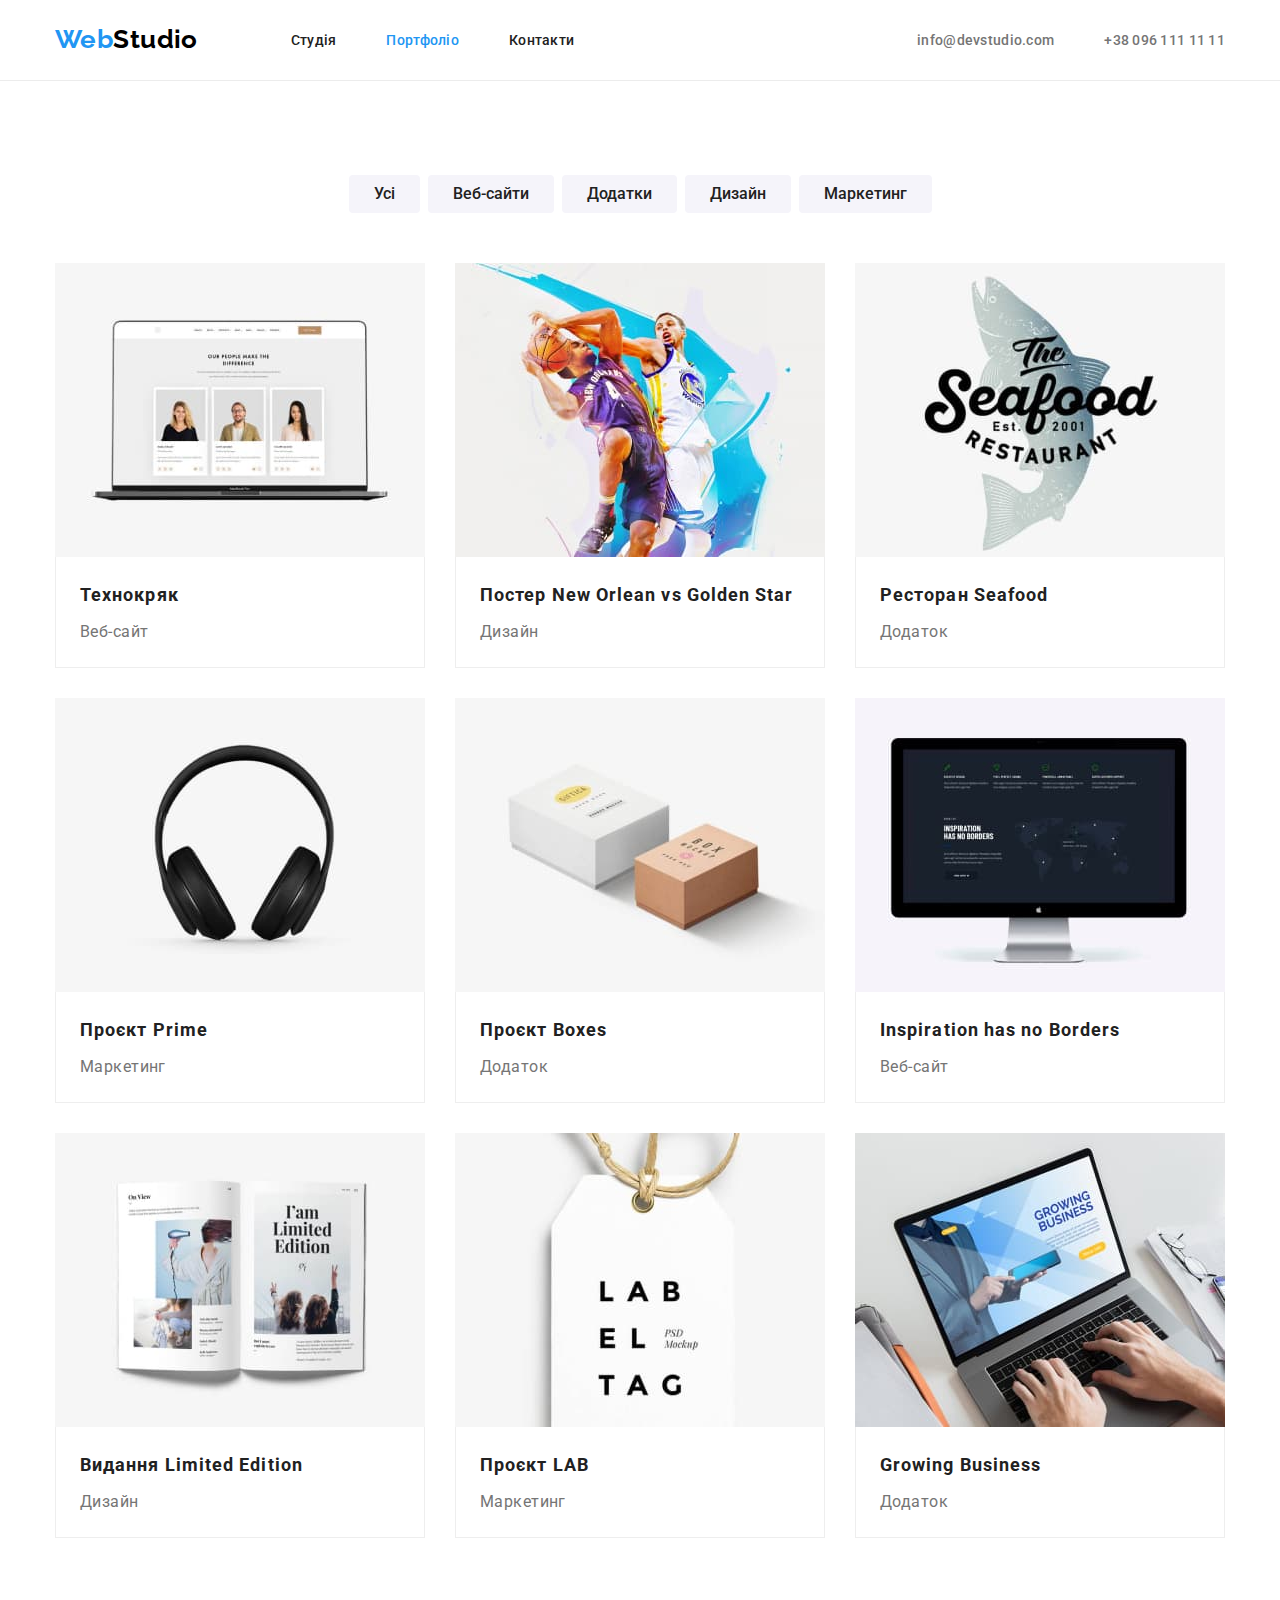
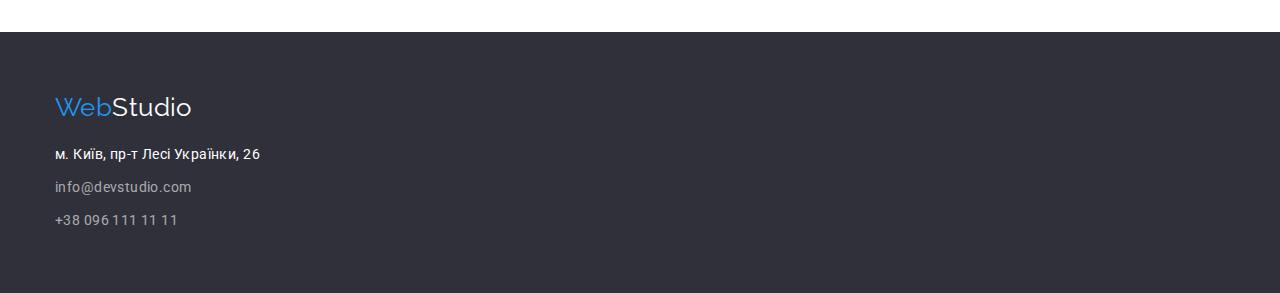
==== portfolio.html @ d4067c22 "додав іконки" ====
<!DOCTYPE html>
<html lang="uk">
  <head>
    <meta charset="UTF-8" />
    <meta http-equiv="X-UA-Compatible" content="IE=edge" />
    <meta name="viewport" content="width=device-width, initial-scale=1.0" />
    <title>WebStudio</title>
    <link rel="preconnect" href="https://fonts.googleapis.com" />
    <link rel="preconnect" href="https://fonts.gstatic.com" crossorigin />
    <link
      href="https://fonts.googleapis.com/css2?family=Raleway:wght@700&family=Roboto:wght@400;500;700;900&display=swap"
      rel="stylesheet"
    />
    <link
      rel="stylesheet"
      href="https://cdnjs.cloudflare.com/ajax/libs/modern-normalize/1.1.0/modern-normalize.min.css"
    />
    <link rel="stylesheet" href="./css/styles.css" />
  </head>
  <body>
    <!-- Шапка сторінки -->
    <header class="header">
      <!-- Меню навігації -->
      <div class="container main">
        <nav class="main-nav">
          <a lang="en" href="./index.html" class="logo-first list"
            >Web<span class="logo-second">Studio</span></a
          >
          <ul class="nav list">
            <li class="item">
              <a class="link list" href="./index.html">Студія</a>
            </li>
            <li class="item">
              <a class="link list current" href="./portfolio.html">Портфоліо</a>
            </li>
            <li class="item">
              <a class="link list" href="#">Контакти</a>
            </li>
          </ul>
        </nav>
        <ul class="contact list">
          <li class="item">
            <a class="link list" href="mailto:info@devstudio.com">info@devstudio.com</a>
          </li>
          <li class="item">
            <a class="link list" href="tel:+380961111111">+38 096 111 11 11</a>
          </li>
        </ul>
      </div>
    </header>
    <!-- Унікальний контент -->
    <main>
      <section class="project section">
        <div class="container">
          <h1 class="visually-hidden">Project</h1>
          <ul class="project-items list">
            <li class="project-item"><button class="project-button" type="button">Усі</button></li>
            <li class="project-item">
              <button class="project-button" type="button">Веб-сайти</button>
            </li>
            <li class="project-item">
              <button class="project-button" type="button">Додатки</button>
            </li>
            <li class="project-item">
              <button class="project-button" type="button">Дизайн</button>
            </li>
            <li class="project-item">
              <button class="project-button" type="button">Маркетинг</button>
            </li>
          </ul>
          <ul class="project-list list">
            <li class="project-card">
              <img src="./images/tehno.jpg" alt="Ноутбук з картками людей" width:="370" />
              <div class="aside">
                <h2 class="project-name">Технокряк</h2>
                <p class="project-text">Веб-сайт</p>
              </div>
            </li>
            <li class="project-card">
              <img src="./images/poster.jpg" alt="Постер New Orlean vs Golden Star" width:="370" />
              <div class="aside">
                <h2 class="project-name">Постер New Orlean vs Golden Star</h2>
                <p class="project-text">Дизайн</p>
              </div>
            </li>
            <li class="project-card">
              <img src="./images/restoran.jpg" alt="Емблема ресторану Seafood" width:="370" />
              <div class="aside">
                <h2 class="project-name">Ресторан Seafood</h2>
                <p class="project-text">Додаток</p>
              </div>
            </li>
            <li class="project-card">
              <img src="./images/prime.jpg" alt="Наушники" width:="370" />
              <div class="aside">
                <h2 class="project-name">Проєкт Prime</h2>
                <p class="project-text">Маркетинг</p>
              </div>
            </li>
            <li class="project-card">
              <img src="./images/boxes.jpg" alt="Подарункові коробки" width:="370" />
              <div class="aside">
                <h2 class="project-name">Проєкт Boxes</h2>
                <p class="project-text">Додаток</p>
              </div>
            </li>
            <li class="project-card">
              <img src="./images/borders.jpg" alt="Монітор" width:="370" />
              <div class="aside">
                <h2 class="project-name">Inspiration has no Borders</h2>
                <p class="project-text">Веб-сайт</p>
              </div>
            </li>
            <li class="project-card">
              <img src="./images/lm.jpg" alt="Журнал" width:="370" />
              <div class="aside">
                <h2 class="project-name">Видання Limited Edition</h2>
                <p class="project-text">Дизайн</p>
              </div>
            </li>
            <li class="project-card">
              <img src="./images/lab.jpg" alt="Бірка проекту LAB" width:="370" />
              <div class="aside">
                <h2 class="project-name">Проєкт LAB</h2>
                <p class="project-text">Маркетинг</p>
              </div>
            </li>
            <li class="project-card">
              <img src="./images/growing.jpg" alt="Людина читає за ноутбуком про Growing"
              width:="370" />
              <div class="aside">
                <h2 class="project-name">Growing Business</h2>
                <p class="project-text">Додаток</p>
              </div>
            </li>
          </ul>
        </div>
      </section>
    </main>

    <!-- Підвал -->
    <footer class="footer">
      <div class="container">
        <a lang="en" href="./index.html" class="logo-footer list"
          >Web<span class="logo-footer-second">Studio</span></a
        >
        <address>
          <ul class="address list">
            <li class="address-item">
              <a
                class="address-link list"
                href="https://goo.gl/maps/CPtrU1FHBa2aNyZL9"
                target="_blank"
                rel="noopener noreferrer nofollow"
                >м. Київ, пр-т Лесі Українки, 26 <br />
              </a>
            </li>
            <li class="address-item">
              <a class="link list" href="mailto:info@devstudio.com">info@devstudio.com</a> <br />
            </li>
            <li class="address-item">
              <a class="link list" href="tel:+380961111111">+38 096 111 11 11</a>
            </li>
          </ul>
        </address>
      </div>
    </footer>
  </body>
</html>
---- css/styles.css ----
:root {
--primary-text-color: #212121;
--title-text-color: #757575;
--contact-footer-color: rgba(255, 255, 255, 0.6);
--bg-color: #FFFFFF;
--bg-team-color: #F5F4FA;
--bg-footer-color: #2F303A;
--link-hover-color: #2196F3;
--logo-color: #000000;
}

body {
color: var(--primary-text-color);
background-color: var(--bg-color);
font-family: 'Roboto', sans-serif;
letter-spacing: 0.03em;
font-size: 14px;
}

img {
display: block;
}
/* Утиліта */

.list {
    padding: 0;
    margin: 0;
    list-style: none;
    text-decoration: none;
}


.container {
padding-left: 15px;
padding-right: 15px;   
margin-left: auto;  
margin-right: auto;
width: 1200px;
/* outline: 2px solid tomato; */
}

.section {
padding-top: 94px;
padding-bottom: 94px;
}
/* Меню навігації */

.header {
 border-bottom: 1px solid #ececec;   
}

.logo-first {
padding-top: 24px;
padding-bottom: 25px;

color: var(--link-hover-color);
font-family: 'Raleway', sans-serif;
font-weight: 700;
font-size: 26px;
line-height: 1.19;
    
}

.logo-second {
color: var(--logo-color);
}

.main-nav {
display: flex;
align-items: center;
}

.nav {
    display: flex;
    margin-left: 93px;
}

.main {
display: flex;

}


.item:not(:last-child) {
margin-right: 50px;
}

.nav .link:hover,
.nav .link:focus {
color: var(--link-hover-color);
}

.item .link.current {
color: var(--link-hover-color);
}

.item .link {
display: block;
padding-top: 21px;
padding-bottom: 21px;

    color: var(--primary-text-color);
    font-weight: 500;
    letter-spacing: 0.02em;
    line-height: calc(16/14);
}


/* .contact  */

.contact {
    display: flex;
    margin-left: auto;
    align-items: center;
}


.contact .link {

color: var(--title-text-color); 
font-weight: 500;
letter-spacing: 0.02em;
line-height: calc(16/14);
}

.contact .link:hover,
.contact .link:focus {
color: var(--link-hover-color);   
}

/* Рішення для бізнесу */


.hero {
max-width: 1600px;
margin-left: auto;
margin-right: auto;
 
background-image: linear-gradient( rgba(47, 48, 58, 0.4), rgba(47, 48, 58, 0.4)),
url(../images/hero.jpg);
text-align: center;
background-color: var(--bg-footer-color);
padding-bottom: 200px;
}

.hero .title {
width: 696px;
padding-top: 120px;
margin: 0;
margin-bottom: 30px;
margin-left: auto;
margin-right: auto;

color: var(--bg-color);
font-weight: 900;
font-size: 44px;
line-height: 1.36;
text-align: center;
letter-spacing: 0.06em;
text-transform: uppercase;
}


.button {
cursor: pointer;
border: none;
padding: 10px 32px;
min-width: 216px;
margin: 0;

color: var(--bg-color);
background-color: var(--link-hover-color);
font-weight: 700;
font-size: 16px;
line-height: 1.87;
letter-spacing: 0.06em;
border-radius: 4px;
box-shadow: 0px 4px 4px rgba(0, 0, 0, 0.15);
font-family: inherit
}

.button:hover,
.button:focus {
color: var(--primary-text-color);
background-color: var(--bg-color);
}


/* Наші переваги */

.visually-hidden {
    position: absolute;
    white-space: nowrap;
    width: 1px;
    height: 1px;
    overflow: hidden;
    border: 0;
    padding: 0;
    clip: rect(0 0 0 0);
    clip-path: inset(50%);
    margin: -1px;
}

.advantages {
padding-bottom: 0;
}

.advantage {
   display: flex;
}
.bg-advantage {
background-color:var(--bg-team-color);
}
/* .advantage-list::before {
display: inline-block;
content: '';
height: 120px;
background-image: url(../images/antenna.svg);
} */

.advantage-list:not(:last-child), 
.team-card:not(:last-child), 
.image:not(:last-child) {
margin-right: 30px;
}
.advantage-title {
margin-bottom: 10px;
margin-top: 0;

font-size: 14px;
line-height: 1.14;
text-transform: uppercase;
}

.advantage-text {
color: var(--title-text-color);
line-height: 1.71;
margin: 0;
}


/* Чим ми займаємося */

.features-items {
display: flex;
}

.image {
width: 370px;
}


/* Наша команда */


.team {
background-color: var(--bg-team-color);
text-align: center;

margin-right: auto;
margin-left: auto;
}

.section-title {
margin-top: 0;
margin-bottom: 50px;
margin-left: auto;
margin-right: auto;

font-size: 36px;
line-height: 1.16;
text-align: center;
}

.team-list {
display: flex;
flex-wrap: wrap;
}

.team-name {
margin: 0;
padding-top: 30px;

font-weight: 500;
font-size: 16px;
line-height: 1.18;
}

.team-text {
padding-bottom: 30px;
margin-top: 10px;
margin-bottom: 0;

font-size: 16px;
line-height: 1.18;
color: var(--title-text-color);
}

.team-card {
width: 270px;

background-color: var(--bg-color);
box-shadow: 0px 1px 3px rgba(0, 0, 0, 0.12), 0px 1px1px rgba(0, 0, 0, 0.14), 0px 2px 1px rgba(0, 0, 0, 02);
border-radius: 0px 0px 4px 4px;
}



/* Постійні клієнти */


.bg-customers {
display: flex;
flex-wrap: wrap;
}


/* footer */


.footer {
background-color: var(--bg-footer-color);
margin-left: auto;
margin-right: auto;
}

.logo-footer {
display: block;
padding-top: 60px;
margin-bottom: 20px;

color: var(--link-hover-color);
font-family: 'Raleway', sans-serif;
font-size: 26px;
line-height: 1.19;
}

.logo-footer-second {
color: var(--bg-color);

}

.address-item:last-child {
padding-bottom: 60px;

}

.address-link {

color: var(--bg-color);  
font-style: normal;
line-height: 1.71;      
}
.address-item .link:hover,
.address-item .link:focus {
color: var(--link-hover-color);
}

.address-item:not(:last-child) {
margin-bottom: 9px;
}

.address-item .link {

color: var(--contact-footer-color);
font-style: normal;
line-height: 1.71;
}



/* Filter */
.project-items {
    display: flex;
    justify-content: center;
    margin-bottom: 50px;
}

.project-item:not(:last-child) {
margin-right: 8px;
}

.project-button {
padding: 6px 25px;  

border: none;
cursor: pointer;
color: var(--primary-text-color);
background-color: var(--bg-team-color);
border-radius: 4px;
font-weight: 500;
font-size: 16px;
line-height: calc(26/16);
font-family: inherit;
text-align: center; 
}

.project-button:hover,
.project-button:focus,
.project-button.urrent {
color: var(--bg-color);
background-color: var(--link-hover-color);
box-shadow: 0px 3px 1px rgba(0, 0, 0, 0.1), 0px 1px 2px rgba(0, 0, 0, 0.08), 0px 2px 2px rgba(0, 0, 0, 0.12);
}


/* Flter-card */
 

.project-list {
display: flex;
flex-wrap: wrap;

}


.project-card {
/* width: calc((100% - 60px) / 3); */
width: 370px;




}
.project-card:not(:nth-last-child(-n + 3)) {
    margin-bottom: 30px;
}

.project-card:not(:nth-child(3n)) {
    margin-right: 30px;
}

.project-card:hover {
box-shadow: 0px 1px 1px rgba(0, 0, 0, 0.12), 0px 4px 4px rgba(0, 0, 0, 0.06), 1px 4px 6px rgba(0, 0, 0, 0.16);
}

.aside {
border: 1px solid #EEEEEE;
border-top: none;
padding: 20px 24px;
}

.project-name { 
margin-top: 0;
margin-bottom: 4px;

font-size: 18px;
line-height: calc(36 / 18);
letter-spacing: 0.06em;
}

.project-text {
margin: 0;

color: var(--title-text-color);
font-size: 16px;
line-height: calc(30/16);
}
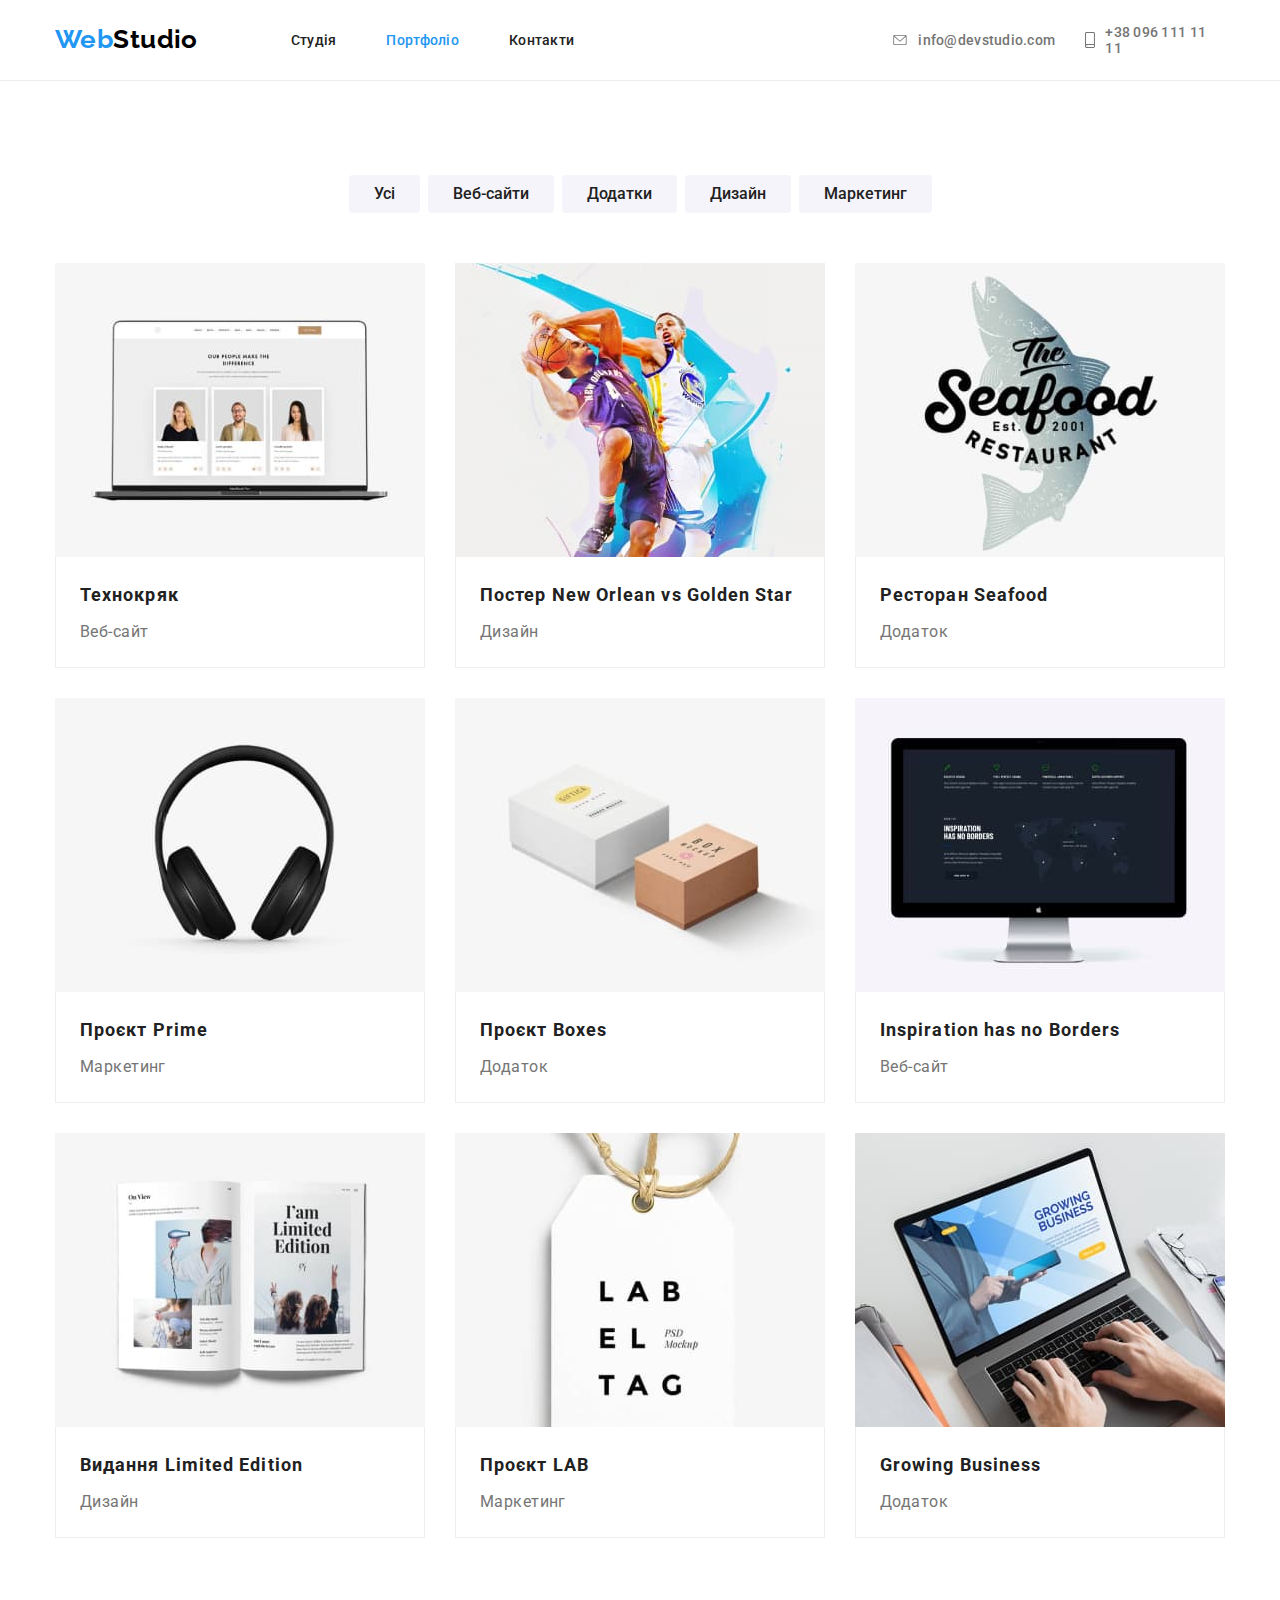
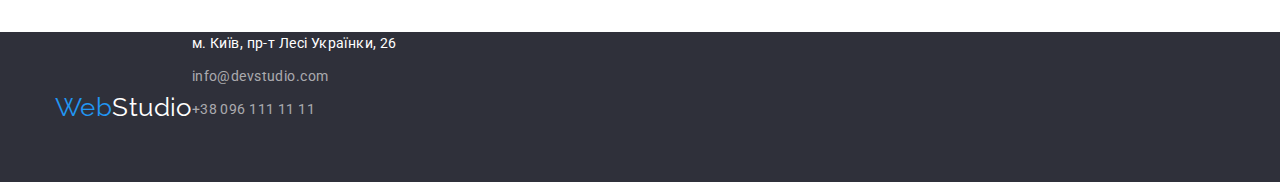
==== commit d9cda323: "додав в футурі розташування та оформлення лінків" ====
--- a/portfolio.html
+++ b/portfolio.html
@@ -40,10 +40,18 @@
         </nav>
         <ul class="contact list">
           <li class="item">
-            <a class="link list" href="mailto:info@devstudio.com">info@devstudio.com</a>
+            <a class="link list" href="mailto:info@devstudio.com">
+              <svg class="icon envelope">
+                <use href="./images/symbol-defs.svg#icon-envelope"></use></svg
+              >info@devstudio.com</a
+            >
           </li>
           <li class="item">
-            <a class="link list" href="tel:+380961111111">+38 096 111 11 11</a>
+            <a class="link list" href="tel:+380961111111">
+              <svg class="icon smartphone">
+                <use href="./images/symbol-defs.svg#icon-smartphone"></use></svg
+              >+38 096 111 11 11</a
+            >
           </li>
         </ul>
       </div>
--- a/css/styles.css
+++ b/css/styles.css
@@ -7,6 +7,7 @@
 --bg-footer-color: #2F303A;
 --link-hover-color: #2196F3;
 --logo-color: #000000;
+--svg-color: #AFB1B8;
 }
 
 body {
@@ -17,7 +18,7 @@
 font-size: 14px;
 }
 
-img {
+img, svg {
 display: block;
 }
 /* Утиліта */
@@ -43,11 +44,14 @@
 padding-top: 94px;
 padding-bottom: 94px;
 }
+
+
 /* Меню навігації */
 
 .header {
- border-bottom: 1px solid #ececec;   
-}
+border-bottom: 1px solid #ECECEC;
+}
+
 
 .logo-first {
 padding-top: 24px;
@@ -71,17 +75,21 @@
 }
 
 .nav {
-    display: flex;
-    margin-left: 93px;
+display: flex;
+align-items: center;
+margin-left: 93px;
+}
+
+.nav:last-child {
+margin-right: 318px;
 }
 
 .main {
 display: flex;
-
-}
-
-
-.item:not(:last-child) {
+}
+
+
+.nav .item:not(:last-child) {
 margin-right: 50px;
 }
 
@@ -95,46 +103,73 @@
 }
 
 .item .link {
-display: block;
-padding-top: 21px;
-padding-bottom: 21px;
-
-    color: var(--primary-text-color);
-    font-weight: 500;
-    letter-spacing: 0.02em;
-    line-height: calc(16/14);
-}
-
-
-/* .contact  */
-
-.contact {
-    display: flex;
-    margin-left: auto;
-    align-items: center;
-}
-
-
-.contact .link {
-
-color: var(--title-text-color); 
+ display: flex;
+align-items: center;
+padding: 21px 0;
+
+color: var(--primary-text-color);
 font-weight: 500;
 letter-spacing: 0.02em;
 line-height: calc(16/14);
 }
 
+
+/* .contact  */
+
+
+ .contact {
+display: flex;
+align-items: center;
+padding-left: 0;
+ }
+
+
+.contact .link {
+color: var(--title-text-color); 
+}
+
+.item:first-child {
+margin-right: 30px;
+}
+
+.item {
+fill: currentColor;
+}
+
+.item:hover,
+.item:focus {
+fill: var(--link-hover-color);
+}
+
 .contact .link:hover,
 .contact .link:focus {
 color: var(--link-hover-color);   
-}
+
+}
+
+
+.envelope {
+margin-right: 10px;
+width: 16px;
+height: 10px;
+}
+
+.smartphone {
+margin-right: 10px;
+width: 10px;
+height: 16px;
+}
+
 
 /* Рішення для бізнесу */
 
 
 .hero {
 max-width: 1600px;
+height: 600px;
 margin-left: auto;
 margin-right: auto;
+background-position: center;
  
 background-image: linear-gradient( rgba(47, 48, 58, 0.4), rgba(47, 48, 58, 0.4)),
 url(../images/hero.jpg);
@@ -201,6 +236,7 @@
     margin: -1px;
 }
 
+
 .advantages {
 padding-bottom: 0;
 }
@@ -208,16 +244,15 @@
 .advantage {
    display: flex;
 }
+
 .bg-advantage {
+padding: 25px 100px;
+ 
+border-radius: 4px;
 background-color:var(--bg-team-color);
 }
-/* .advantage-list::before {
-display: inline-block;
-content: '';
-height: 120px;
-background-image: url(../images/antenna.svg);
-} */
-
+
+.customer-item:not(:last-child),
 .advantage-list:not(:last-child), 
 .team-card:not(:last-child), 
 .image:not(:last-child) {
@@ -225,7 +260,7 @@
 }
 .advantage-title {
 margin-bottom: 10px;
-margin-top: 0;
+margin-top: 30px;
 
 font-size: 14px;
 line-height: 1.14;
@@ -274,23 +309,20 @@
 
 .team-list {
 display: flex;
-flex-wrap: wrap;
+/* justify-content: center; */
 }
 
 .team-name {
 margin: 0;
 padding-top: 30px;
-
 font-weight: 500;
 font-size: 16px;
 line-height: 1.18;
 }
 
 .team-text {
-padding-bottom: 30px;
-margin-top: 10px;
-margin-bottom: 0;
-
+margin-top: 10px;   
+margin-bottom: 16px;
 font-size: 16px;
 line-height: 1.18;
 color: var(--title-text-color);
@@ -300,28 +332,81 @@
 width: 270px;
 
 background-color: var(--bg-color);
-box-shadow: 0px 1px 3px rgba(0, 0, 0, 0.12), 0px 1px1px rgba(0, 0, 0, 0.14), 0px 2px 1px rgba(0, 0, 0, 02);
+box-shadow: 0px 1px 3px rgba(0, 0, 0, 0.12), 0px 1px 1px rgba(0, 0, 0, 0.14), 0px 2px 1px rgba(0, 0, 0, 0.2);
 border-radius: 0px 0px 4px 4px;
 }
 
 
+.bg-team {
+padding-bottom: 30px;  
+}
+
+.social {
+    display: flex;
+    padding-left: 32px;
+    padding-right: 32px;
+}
+
+.social-link {
+display: block;
+padding: 12px;
+border-radius: 50px;
+
+fill: var(--svg-color);
+}
+
+.social-item,
+.bg-link:not(:last-child) {
+margin-right: 10px;
+}
+
+
+.social-link:hover,
+.social-link:focus {
+fill: var(--bg-color);
+background-color: var(--link-hover-color);  
+}
+
+
 
 /* Постійні клієнти */
 
 
-.bg-customers {
-display: flex;
-flex-wrap: wrap;
+.customers-list {
+display: flex;
+justify-content: center; 
+   
+   
+}
+
+
+.customer-link {
+display: block;
+padding: 16px 32px;
+fill: var(--svg-color);
+border: 1px solid var(--svg-color);
+width: 170px;
+height: 92px;
+border-radius: 4px;
+cursor: pointer;
+}
+
+
+.customer-link:hover,
+.customer-link:focus {
+fill: var(--link-hover-color);
+border-color: var(--link-hover-color);
+
 }
 
 
 /* footer */
-
-
 .footer {
 background-color: var(--bg-footer-color);
-margin-left: auto;
-margin-right: auto;
+}
+
+.footer .container {
+display: flex;
 }
 
 .logo-footer {
@@ -345,6 +430,7 @@
 
 }
 
+
 .address-link {
 
 color: var(--bg-color);  
@@ -352,12 +438,13 @@
 line-height: 1.71;      
 }
 .address-item .link:hover,
-.address-item .link:focus {
+.address-item .link:focus {  
 color: var(--link-hover-color);
 }
 
 .address-item:not(:last-child) {
 margin-bottom: 9px;
+margin-right: 70px;
 }
 
 .address-item .link {
@@ -367,6 +454,32 @@
 line-height: 1.71;
 }
 
+
+.bg-link {
+border-radius: 50px;
+
+background: rgba(255, 255, 255, 0.1);
+}
+
+.bg-link .social-link {
+fill: var(--bg-color);
+}
+
+.links-title {
+padding-top: 72px;    
+margin-top: 0;
+margin-bottom: 20px;
+font-size: 14px;
+line-height: calc(16 / 14);
+text-transform: uppercase;
+color: var(--bg-color);
+}
+
+.footer-address .social {
+ padding: 0; 
+fill: var(--bg-color);
+/* background-color: rgba(255, 255, 255, 0.1); */
+}
 
 
 /* Filter */
@@ -410,7 +523,6 @@
 .project-list {
 display: flex;
 flex-wrap: wrap;
-
 }
 
 
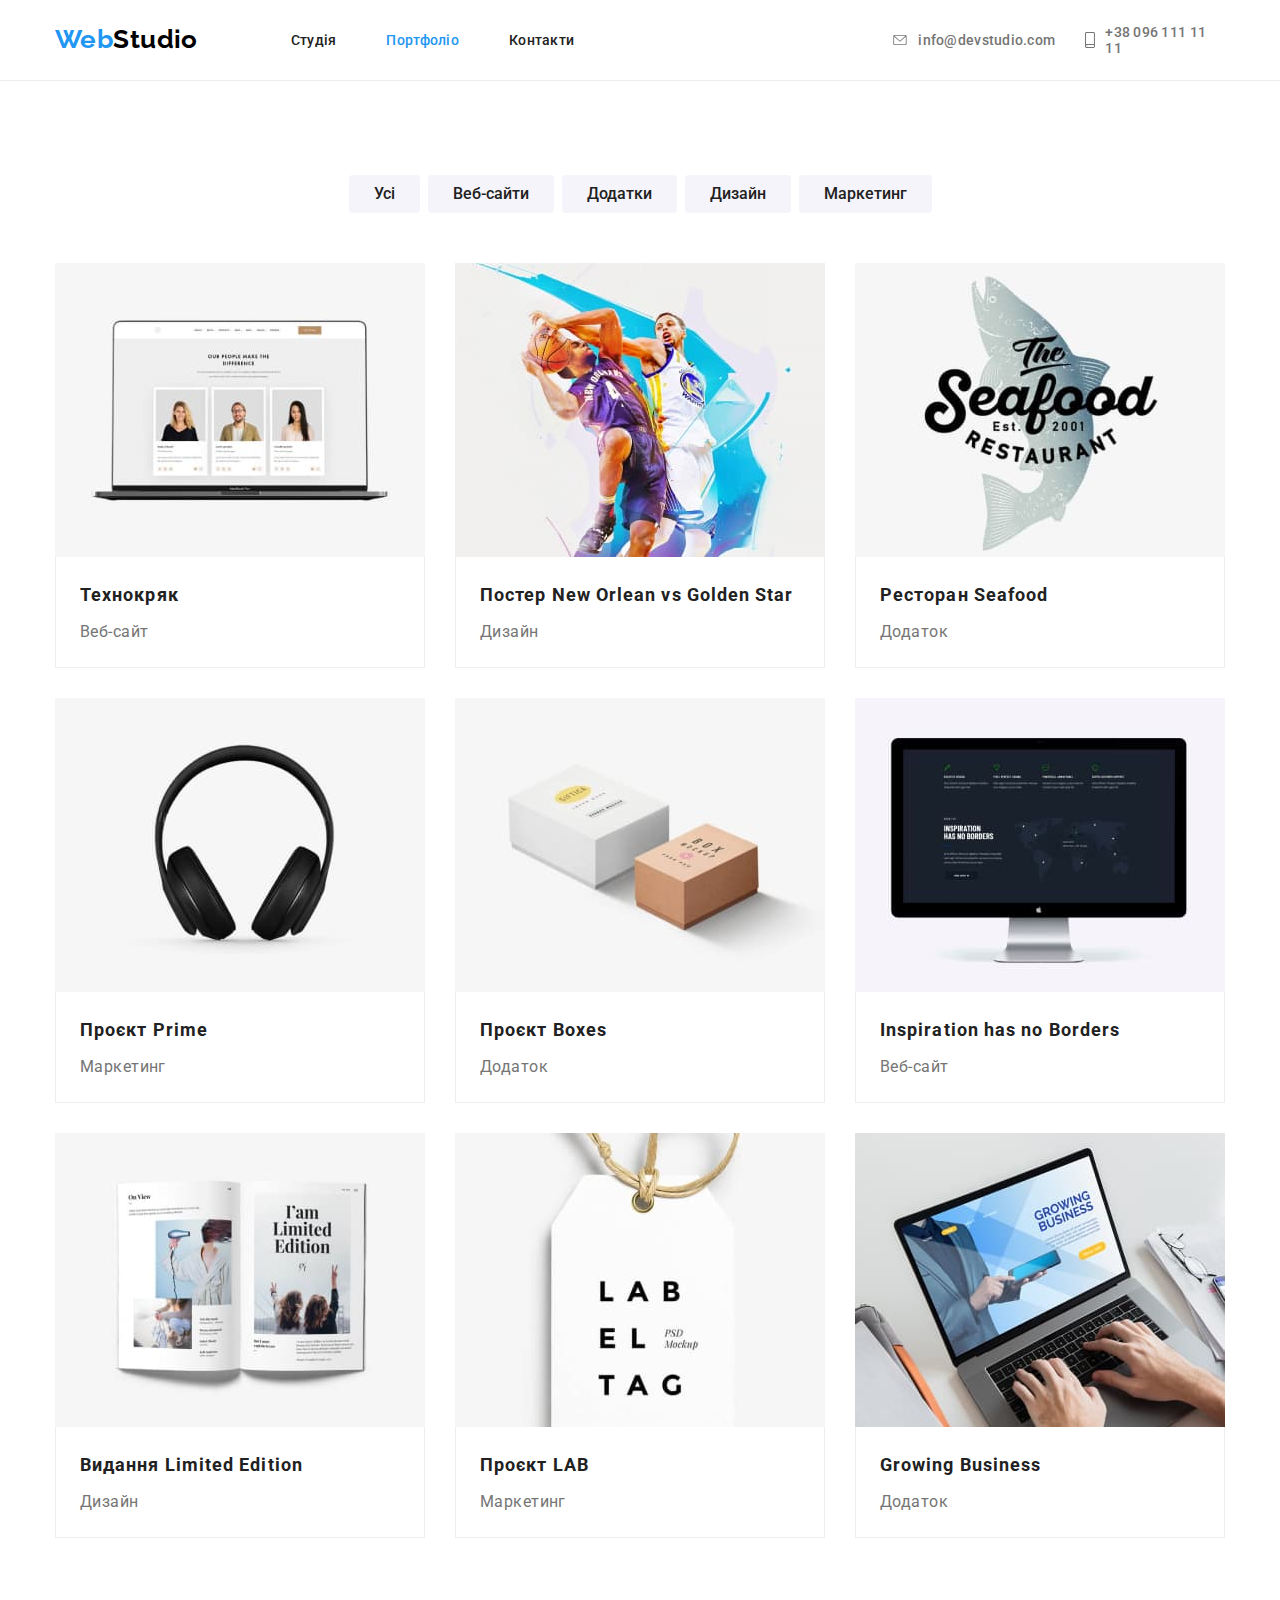
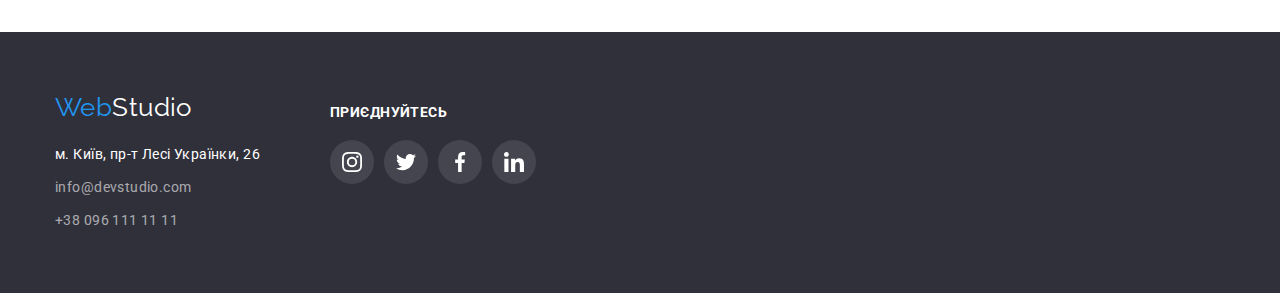
==== commit 96642256: "замінив футер в портфоліо" ====
--- a/portfolio.html
+++ b/portfolio.html
@@ -149,28 +149,63 @@
     <!-- Підвал -->
     <footer class="footer">
       <div class="container">
-        <a lang="en" href="./index.html" class="logo-footer list"
-          >Web<span class="logo-footer-second">Studio</span></a
-        >
-        <address>
-          <ul class="address list">
-            <li class="address-item">
-              <a
-                class="address-link list"
-                href="https://goo.gl/maps/CPtrU1FHBa2aNyZL9"
-                target="_blank"
-                rel="noopener noreferrer nofollow"
-                >м. Київ, пр-т Лесі Українки, 26 <br />
-              </a>
-            </li>
-            <li class="address-item">
-              <a class="link list" href="mailto:info@devstudio.com">info@devstudio.com</a> <br />
-            </li>
-            <li class="address-item">
-              <a class="link list" href="tel:+380961111111">+38 096 111 11 11</a>
-            </li>
-          </ul>
-        </address>
+        <div>
+          <a lang="en" href="./index.html" class="logo-footer list"
+            >Web<span class="logo-footer-second">Studio</span></a
+          >
+          <address>
+            <ul class="address list">
+              <li class="address-item">
+                <a
+                  class="address-link list"
+                  href="https://goo.gl/maps/CPtrU1FHBa2aNyZL9"
+                  target="_blank"
+                  rel="noopener noreferrer nofollow"
+                  >м. Київ, пр-т Лесі Українки, 26 <br />
+                </a>
+              </li>
+              <li class="address-item">
+                <a class="link list" href="mailto:info@devstudio.com">info@devstudio.com</a> <br />
+              </li>
+              <li class="address-item">
+                <a class="link list" href="tel:+380961111111">+38 096 111 11 11</a>
+              </li>
+            </ul>
+          </address>
+        </div>
+        <div class="footer-address">
+          <h4 class="links-title">ПРИЄДНУЙТЕСЬ</h4>
+          <ul class="social list">
+            <li class="bg-link">
+              <a href="#" class="social-link">
+                <svg class="icon" width="20" height="20">
+                  <use href="./images/symbol-defs.svg#icon-instagram"></use>
+                </svg>
+              </a>
+            </li>
+            <li class="bg-link">
+              <a href="#" class="social-link">
+                <svg class="icon" width="20" height="20">
+                  <use href="./images/symbol-defs.svg#icon-twitter"></use>
+                </svg>
+              </a>
+            </li>
+            <li class="bg-link">
+              <a href="#" class="social-link">
+                <svg class="icon" width="20" height="20">
+                  <use href="./images/symbol-defs.svg#icon-facebook"></use>
+                </svg>
+              </a>
+            </li>
+            <li class="bg-link">
+              <a href="#" class="social-link">
+                <svg class="icon" width="20" height="20">
+                  <use href="./images/symbol-defs.svg#icon-linkedin"></use>
+                </svg>
+              </a>
+            </li>
+          </ul>
+        </div>
       </div>
     </footer>
   </body>
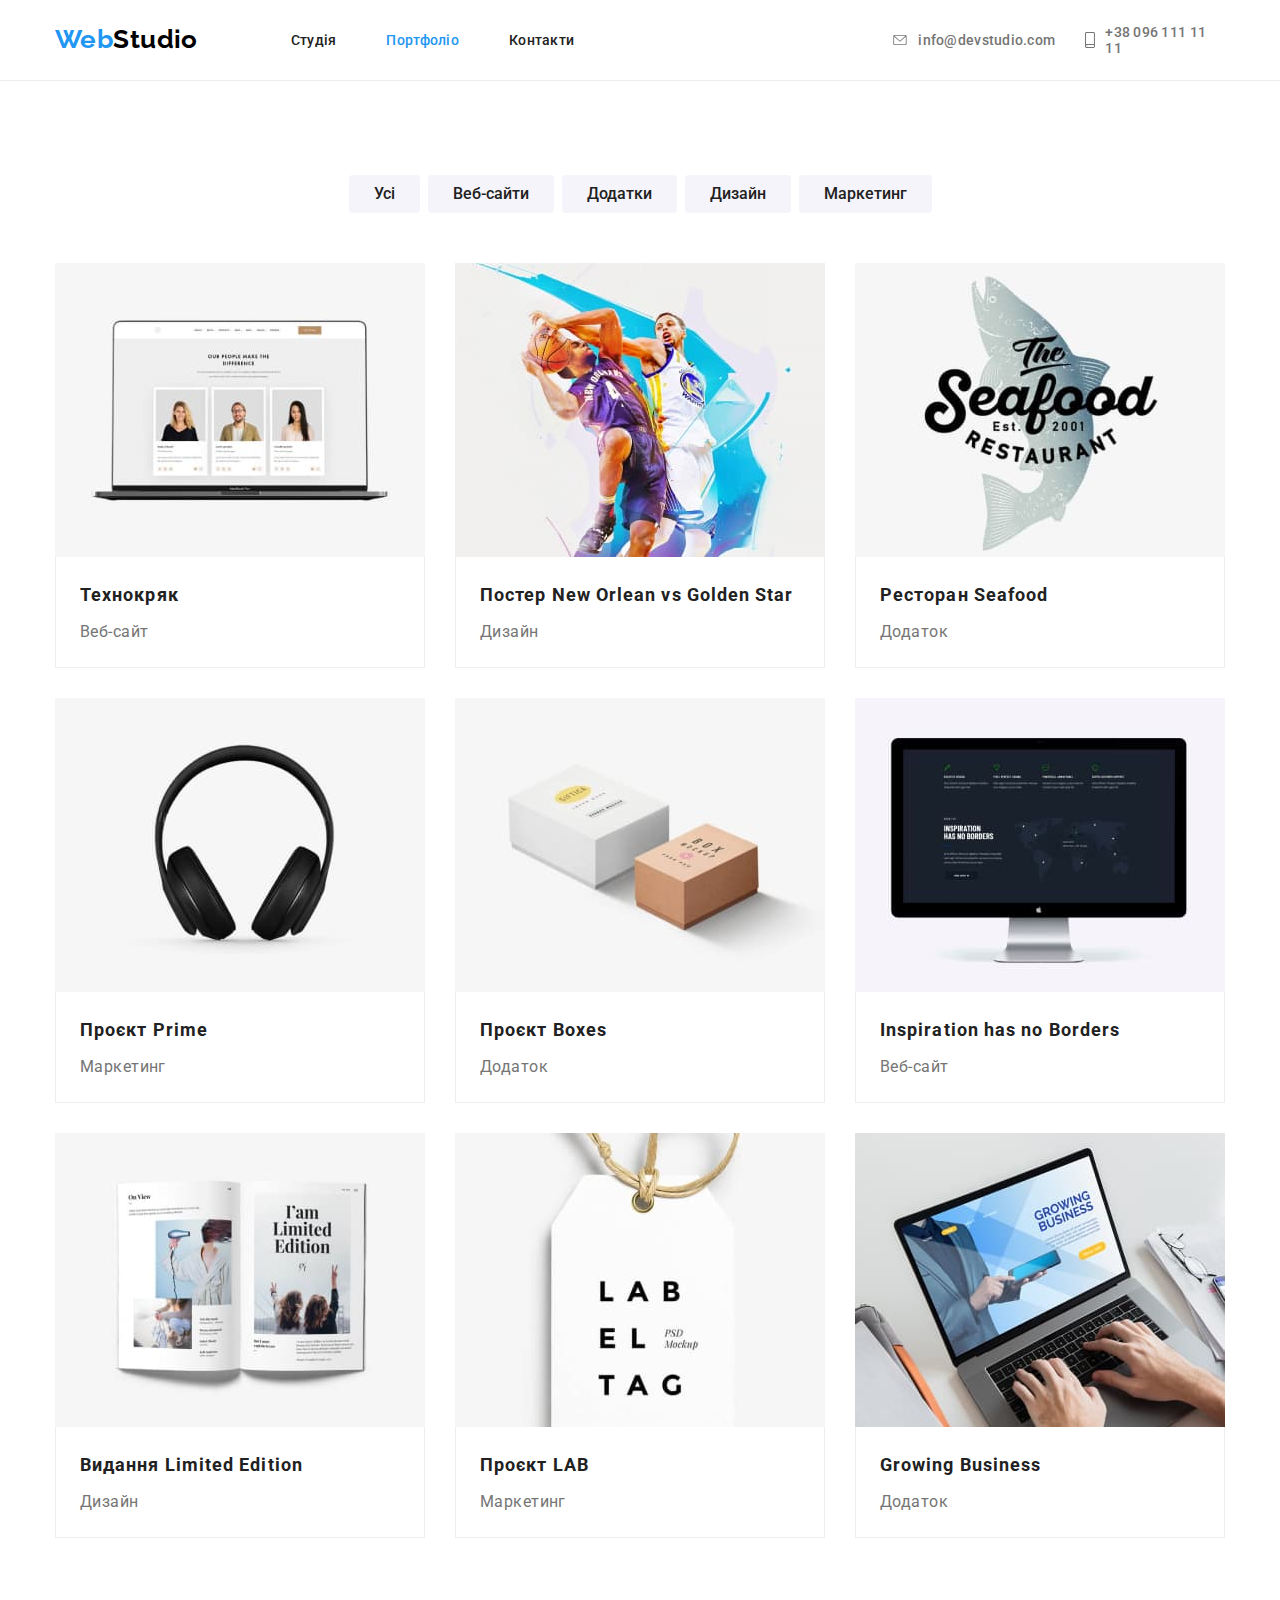
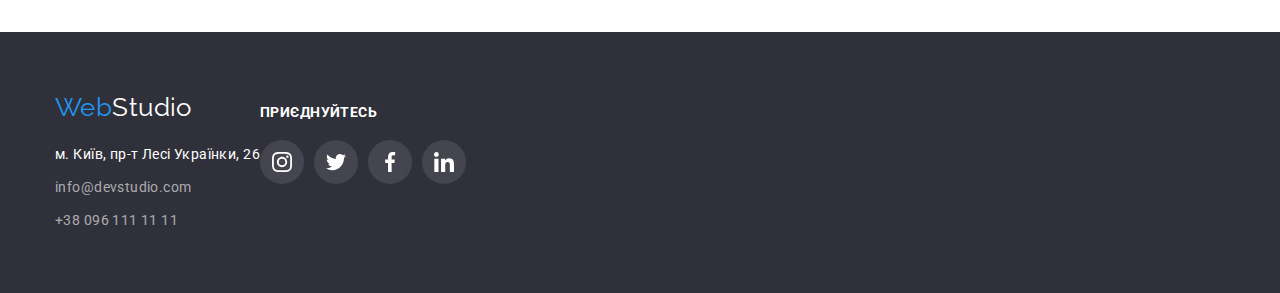
==== commit f99676b3: "змінив іконки" ====
--- a/portfolio.html
+++ b/portfolio.html
@@ -41,14 +41,14 @@
         <ul class="contact list">
           <li class="item">
             <a class="link list" href="mailto:info@devstudio.com">
-              <svg class="icon envelope">
+              <svg class="icon envelope" width="16" height="10">
                 <use href="./images/symbol-defs.svg#icon-envelope"></use></svg
               >info@devstudio.com</a
             >
           </li>
           <li class="item">
             <a class="link list" href="tel:+380961111111">
-              <svg class="icon smartphone">
+              <svg class="icon smartphone" width="10" height="16">
                 <use href="./images/symbol-defs.svg#icon-smartphone"></use></svg
               >+38 096 111 11 11</a
             >
--- a/css/styles.css
+++ b/css/styles.css
@@ -54,8 +54,8 @@
 
 
 .logo-first {
-padding-top: 24px;
-padding-bottom: 25px;
+margin-top: 24px;
+margin-bottom: 25px;
 
 color: var(--link-hover-color);
 font-family: 'Raleway', sans-serif;
@@ -147,17 +147,9 @@
 
 }
 
-
-.envelope {
-margin-right: 10px;
-width: 16px;
-height: 10px;
-}
-
+.envelope,
 .smartphone {
-margin-right: 10px;
-width: 10px;
-height: 16px;
+    margin-right: 10px;
 }
 
 
@@ -181,10 +173,7 @@
 .hero .title {
 width: 696px;
 padding-top: 120px;
-margin: 0;
-margin-bottom: 30px;
-margin-left: auto;
-margin-right: auto;
+margin: 0 auto 30px;
 
 color: var(--bg-color);
 font-weight: 900;
@@ -355,7 +344,7 @@
 fill: var(--svg-color);
 }
 
-.social-item,
+.social-item:not(:last-child),
 .bg-link:not(:last-child) {
 margin-right: 10px;
 }
@@ -442,9 +431,12 @@
 color: var(--link-hover-color);
 }
 
+.footer-logo {
+margin-right: 70px;
+}
+
 .address-item:not(:last-child) {
 margin-bottom: 9px;
-margin-right: 70px;
 }
 
 .address-item .link {
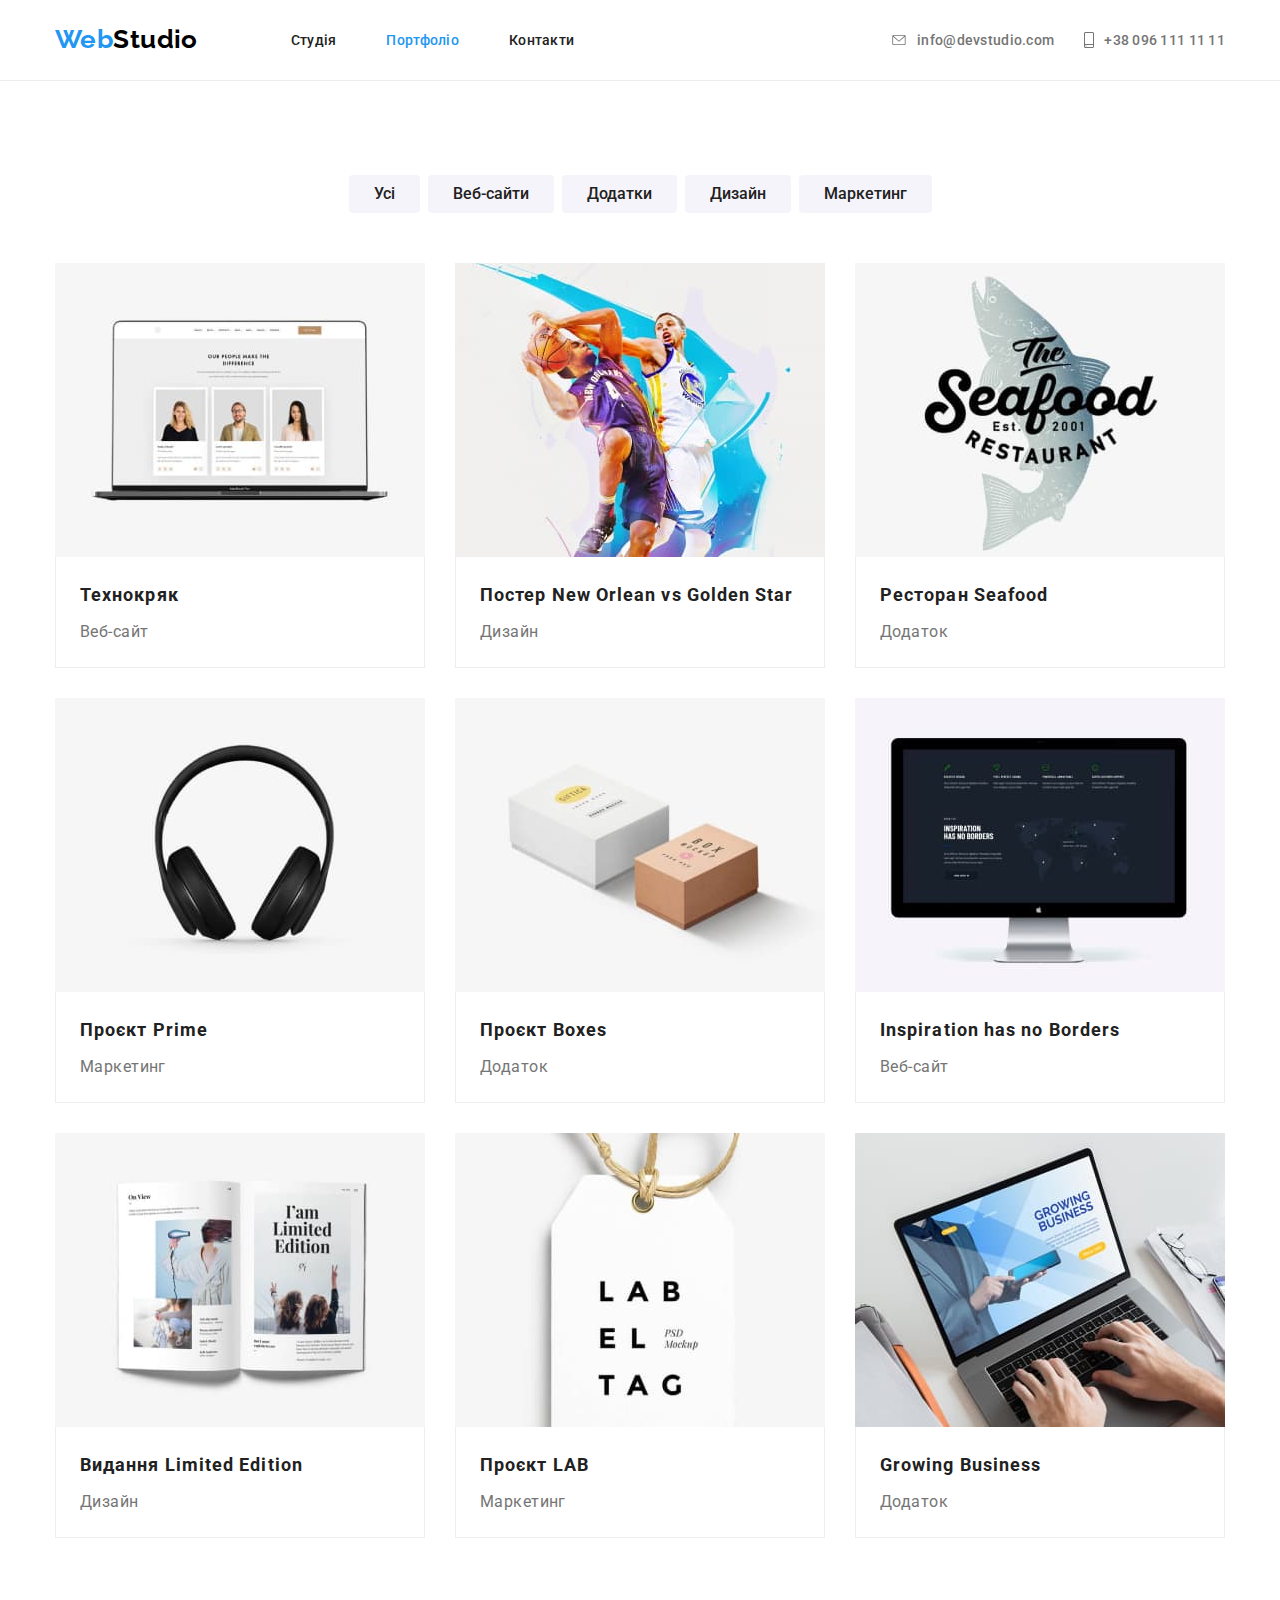
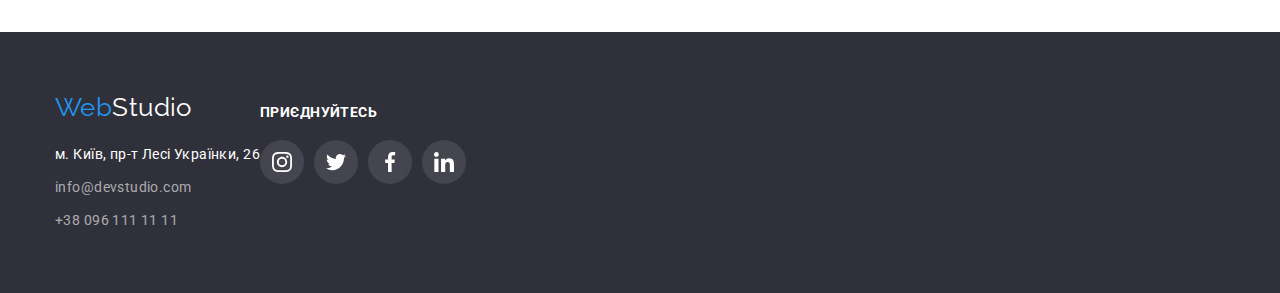
==== commit 17a17a19: "виправив картинки" ====
--- a/portfolio.html
+++ b/portfolio.html
@@ -78,64 +78,67 @@
           </ul>
           <ul class="project-list list">
             <li class="project-card">
-              <img src="./images/tehno.jpg" alt="Ноутбук з картками людей" width:="370" />
+              <img src="./images/tehno.jpg" alt="Ноутбук з картками людей" width="370" />
               <div class="aside">
                 <h2 class="project-name">Технокряк</h2>
                 <p class="project-text">Веб-сайт</p>
               </div>
             </li>
             <li class="project-card">
-              <img src="./images/poster.jpg" alt="Постер New Orlean vs Golden Star" width:="370" />
+              <img src="./images/poster.jpg" alt="Постер New Orlean vs Golden Star" width="370" />
               <div class="aside">
                 <h2 class="project-name">Постер New Orlean vs Golden Star</h2>
                 <p class="project-text">Дизайн</p>
               </div>
             </li>
             <li class="project-card">
-              <img src="./images/restoran.jpg" alt="Емблема ресторану Seafood" width:="370" />
+              <img src="./images/restoran.jpg" alt="Емблема ресторану Seafood" width="370" />
               <div class="aside">
                 <h2 class="project-name">Ресторан Seafood</h2>
                 <p class="project-text">Додаток</p>
               </div>
             </li>
             <li class="project-card">
-              <img src="./images/prime.jpg" alt="Наушники" width:="370" />
+              <img src="./images/prime.jpg" alt="Наушники" width="370" />
               <div class="aside">
                 <h2 class="project-name">Проєкт Prime</h2>
                 <p class="project-text">Маркетинг</p>
               </div>
             </li>
             <li class="project-card">
-              <img src="./images/boxes.jpg" alt="Подарункові коробки" width:="370" />
+              <img src="./images/boxes.jpg" alt="Подарункові коробки" width="370" />
               <div class="aside">
                 <h2 class="project-name">Проєкт Boxes</h2>
                 <p class="project-text">Додаток</p>
               </div>
             </li>
             <li class="project-card">
-              <img src="./images/borders.jpg" alt="Монітор" width:="370" />
+              <img src="./images/borders.jpg" alt="Монітор" width="370" />
               <div class="aside">
                 <h2 class="project-name">Inspiration has no Borders</h2>
                 <p class="project-text">Веб-сайт</p>
               </div>
             </li>
             <li class="project-card">
-              <img src="./images/lm.jpg" alt="Журнал" width:="370" />
+              <img src="./images/lm.jpg" alt="Журнал" width="370" />
               <div class="aside">
                 <h2 class="project-name">Видання Limited Edition</h2>
                 <p class="project-text">Дизайн</p>
               </div>
             </li>
             <li class="project-card">
-              <img src="./images/lab.jpg" alt="Бірка проекту LAB" width:="370" />
+              <img src="./images/lab.jpg" alt="Бірка проекту LAB" width="370" />
               <div class="aside">
                 <h2 class="project-name">Проєкт LAB</h2>
                 <p class="project-text">Маркетинг</p>
               </div>
             </li>
             <li class="project-card">
-              <img src="./images/growing.jpg" alt="Людина читає за ноутбуком про Growing"
-              width:="370" />
+              <img
+                src="./images/growing.jpg"
+                alt="Людина читає за ноутбуком про Growing"
+                width="370"
+              />
               <div class="aside">
                 <h2 class="project-name">Growing Business</h2>
                 <p class="project-text">Додаток</p>
--- a/css/styles.css
+++ b/css/styles.css
@@ -24,10 +24,10 @@
 /* Утиліта */
 
 .list {
-    padding: 0;
-    margin: 0;
-    list-style: none;
-    text-decoration: none;
+padding: 0;
+margin: 0;
+list-style: none;
+text-decoration: none;
 }
 
 
@@ -54,8 +54,7 @@
 
 
 .logo-first {
-margin-top: 24px;
-margin-bottom: 25px;
+padding: 24px 0 25px;
 
 color: var(--link-hover-color);
 font-family: 'Raleway', sans-serif;
@@ -80,9 +79,6 @@
 margin-left: 93px;
 }
 
-.nav:last-child {
-margin-right: 318px;
-}
 
 .main {
 display: flex;
@@ -103,9 +99,9 @@
 }
 
 .item .link {
- display: flex;
+display: flex;
 align-items: center;
-padding: 21px 0;
+padding: 32px 0;
 
 color: var(--primary-text-color);
 font-weight: 500;
@@ -120,7 +116,7 @@
  .contact {
 display: flex;
 align-items: center;
-padding-left: 0;
+margin-left: auto;
  }
 
 
@@ -149,7 +145,7 @@
 
 .envelope,
 .smartphone {
-    margin-right: 10px;
+margin-right: 10px;
 }
 
 
@@ -158,21 +154,22 @@
 
 .hero {
 max-width: 1600px;
-height: 600px;
+
 margin-left: auto;
 margin-right: auto;
 background-position: center;
+padding: 200px 0;
+
  
 background-image: linear-gradient( rgba(47, 48, 58, 0.4), rgba(47, 48, 58, 0.4)),
 url(../images/hero.jpg);
 text-align: center;
 background-color: var(--bg-footer-color);
-padding-bottom: 200px;
+
 }
 
 .hero .title {
 width: 696px;
-padding-top: 120px;
 margin: 0 auto 30px;
 
 color: var(--bg-color);
@@ -205,8 +202,8 @@
 
 .button:hover,
 .button:focus {
-color: var(--primary-text-color);
-background-color: var(--bg-color);
+color: var(--bg-color);
+background-color: #188CE8;
 }
 
 
@@ -267,6 +264,7 @@
 
 .features-items {
 display: flex;
+justify-content: space-between;
 }
 
 .image {
@@ -321,13 +319,14 @@
 width: 270px;
 
 background-color: var(--bg-color);
+}
+
+
+.bg-team {
+padding-bottom: 30px; 
+
 box-shadow: 0px 1px 3px rgba(0, 0, 0, 0.12), 0px 1px 1px rgba(0, 0, 0, 0.14), 0px 2px 1px rgba(0, 0, 0, 0.2);
 border-radius: 0px 0px 4px 4px;
-}
-
-
-.bg-team {
-padding-bottom: 30px;  
 }
 
 .social {
@@ -392,6 +391,7 @@
 /* footer */
 .footer {
 background-color: var(--bg-footer-color);
+padding: 60px 0;
 }
 
 .footer .container {
@@ -400,7 +400,6 @@
 
 .logo-footer {
 display: block;
-padding-top: 60px;
 margin-bottom: 20px;
 
 color: var(--link-hover-color);
@@ -414,12 +413,6 @@
 
 }
 
-.address-item:last-child {
-padding-bottom: 60px;
-
-}
-
-
 .address-link {
 
 color: var(--bg-color);  
@@ -457,8 +450,7 @@
 fill: var(--bg-color);
 }
 
-.links-title {
-padding-top: 72px;    
+.links-title {  
 margin-top: 0;
 margin-bottom: 20px;
 font-size: 14px;
@@ -467,8 +459,12 @@
 color: var(--bg-color);
 }
 
+.footer-address { 
+padding: 12px 0 0;
+}
+
 .footer-address .social {
- padding: 0; 
+padding: 0; 
 fill: var(--bg-color);
 /* background-color: rgba(255, 255, 255, 0.1); */
 }
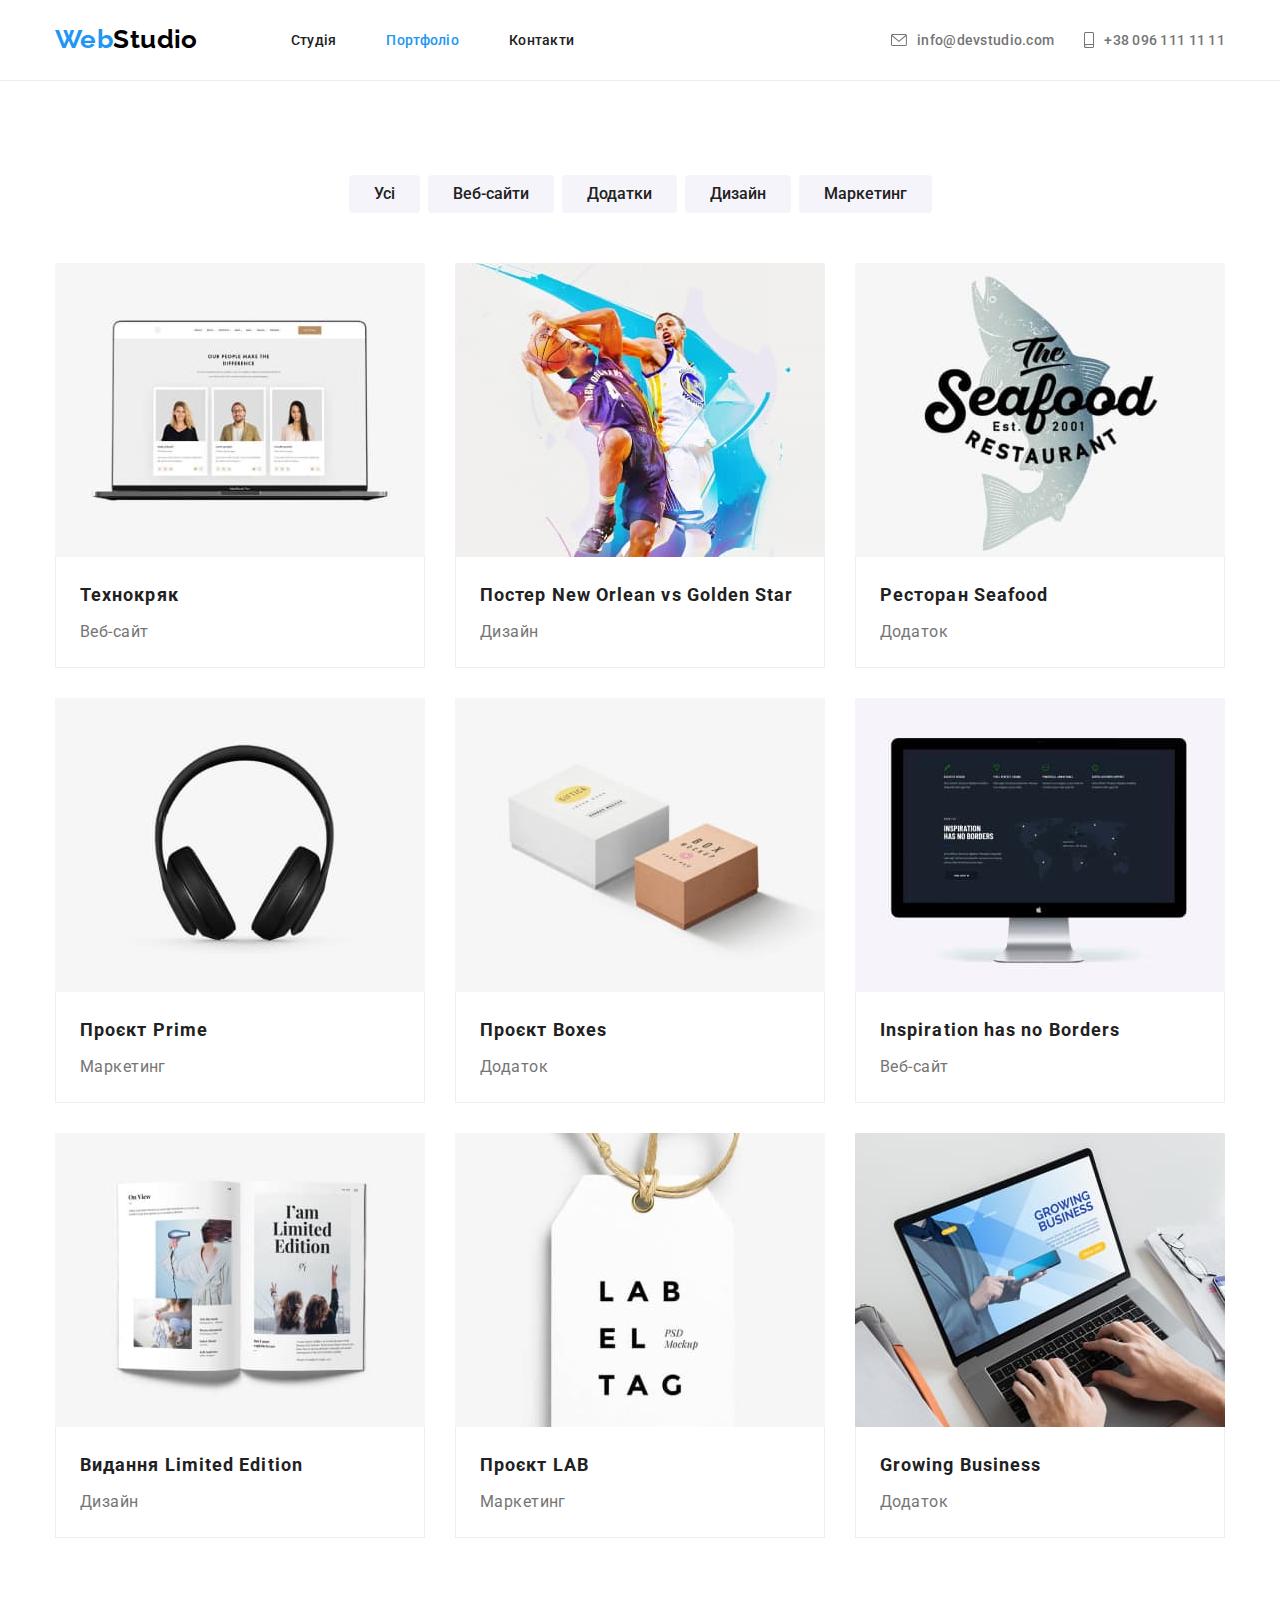
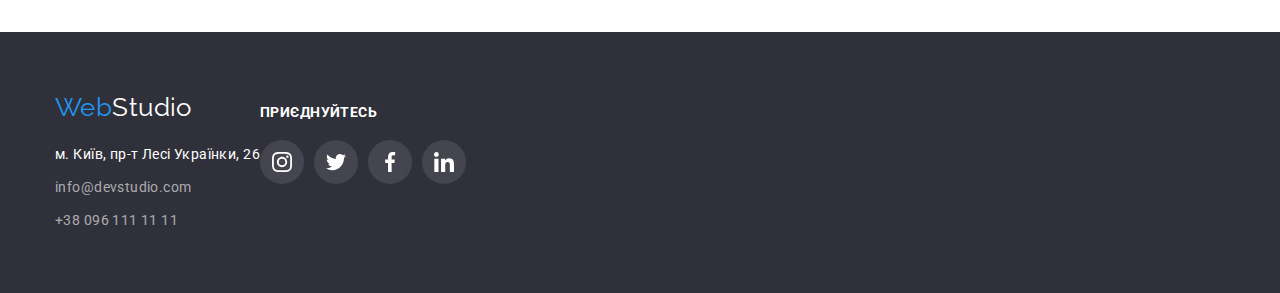
==== commit cd46f65c: "поставив флекси" ====
--- a/portfolio.html
+++ b/portfolio.html
@@ -41,7 +41,7 @@
         <ul class="contact list">
           <li class="item">
             <a class="link list" href="mailto:info@devstudio.com">
-              <svg class="icon envelope" width="16" height="10">
+              <svg class="icon envelope" width="16" height="12">
                 <use href="./images/symbol-defs.svg#icon-envelope"></use></svg
               >info@devstudio.com</a
             >
--- a/css/styles.css
+++ b/css/styles.css
@@ -232,7 +232,10 @@
 }
 
 .bg-advantage {
-padding: 25px 100px;
+display: flex;
+justify-content: center;
+align-items: center;
+height: 120px;
  
 border-radius: 4px;
 background-color:var(--bg-team-color);
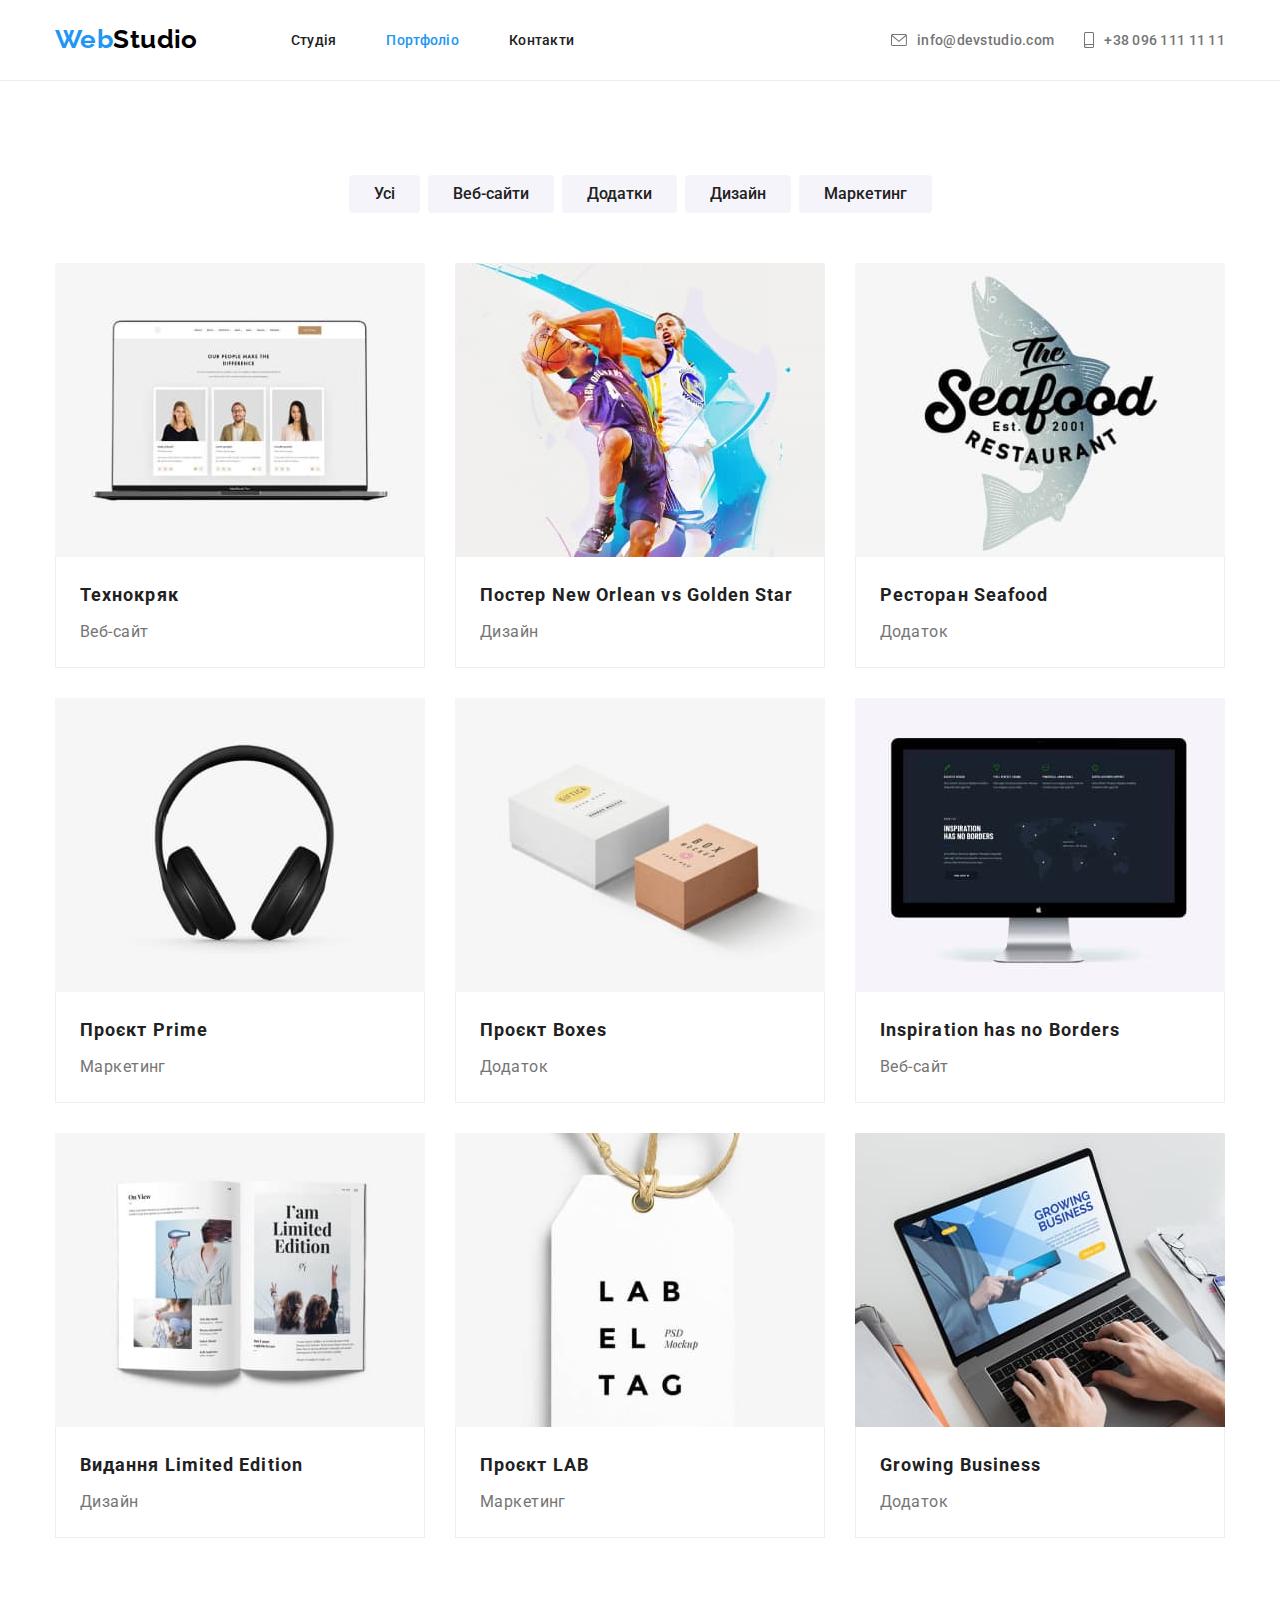
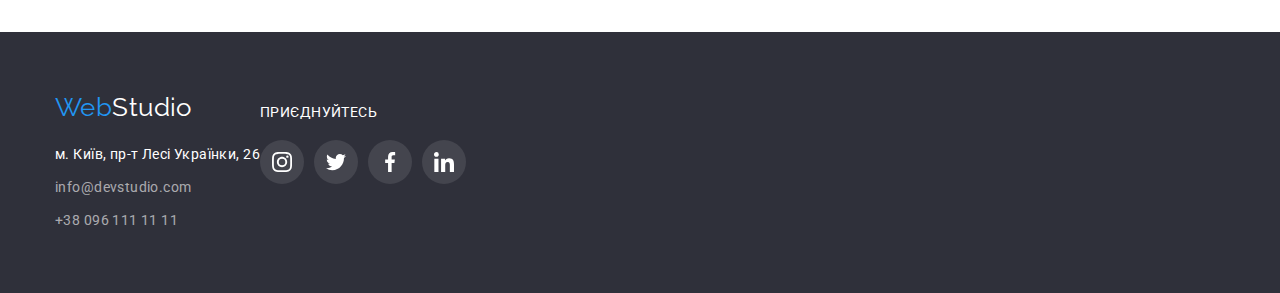
==== commit 1fe1c8a8: "виправив все через флекси" ====
--- a/portfolio.html
+++ b/portfolio.html
@@ -177,7 +177,7 @@
           </address>
         </div>
         <div class="footer-address">
-          <h4 class="links-title">ПРИЄДНУЙТЕСЬ</h4>
+          <p class="links-title">ПРИЄДНУЙТЕСЬ</p>
           <ul class="social list">
             <li class="bg-link">
               <a href="#" class="social-link">
--- a/css/styles.css
+++ b/css/styles.css
@@ -248,6 +248,7 @@
 margin-right: 30px;
 }
 .advantage-title {
+width: 270px;   
 margin-bottom: 10px;
 margin-top: 30px;
 
@@ -333,14 +334,16 @@
 }
 
 .social {
-    display: flex;
-    padding-left: 32px;
-    padding-right: 32px;
+display: flex;
+justify-content: center;
 }
 
 .social-link {
-display: block;
-padding: 12px;
+display: flex;
+align-items: center;
+justify-content: center;
+height: 44px;
+width: 44px;
 border-radius: 50px;
 
 fill: var(--svg-color);
@@ -372,8 +375,9 @@
 
 
 .customer-link {
-display: block;
-padding: 16px 32px;
+display: flex;
+justify-content: center;
+align-items: center;
 fill: var(--svg-color);
 border: 1px solid var(--svg-color);
 width: 170px;
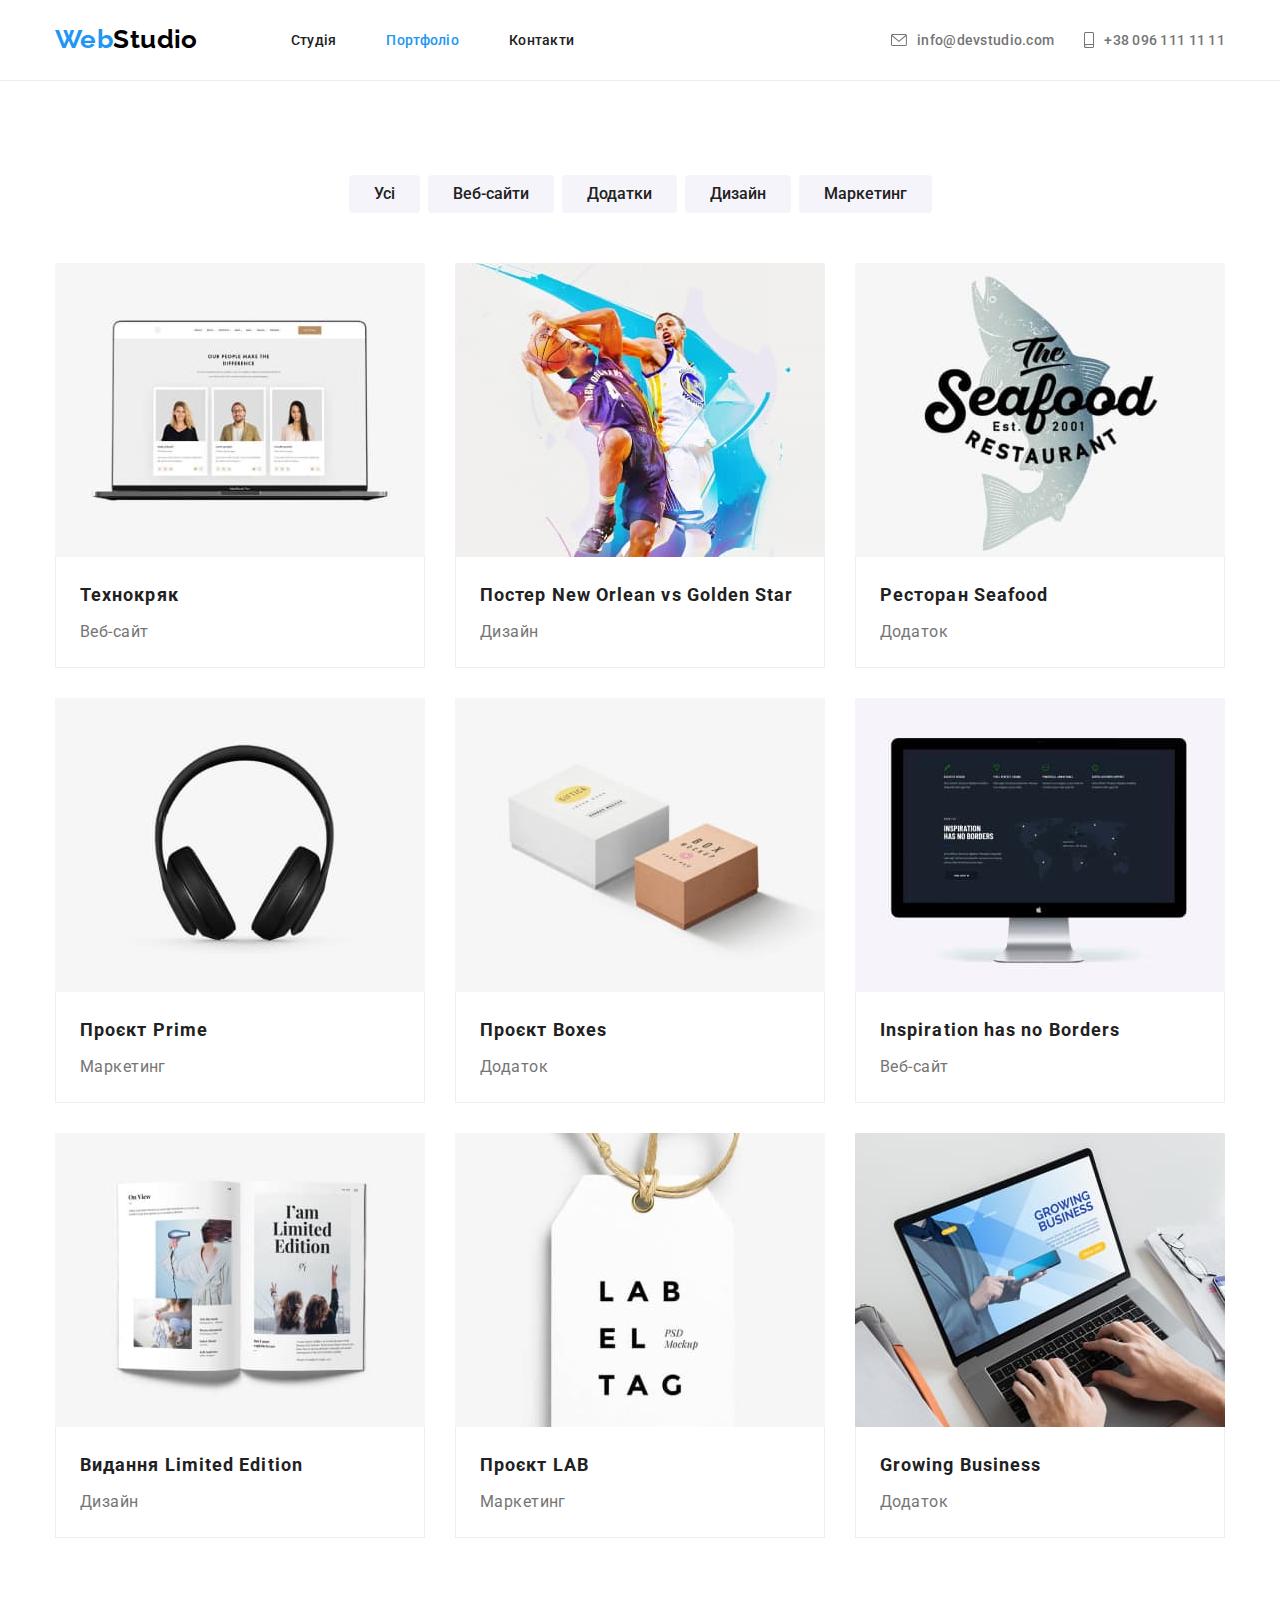
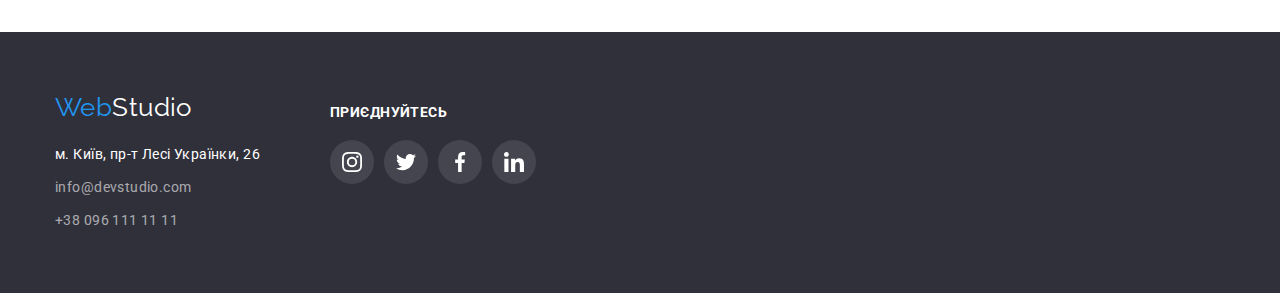
==== commit dfb512dc: "виправив футер" ====
--- a/portfolio.html
+++ b/portfolio.html
@@ -152,7 +152,7 @@
     <!-- Підвал -->
     <footer class="footer">
       <div class="container">
-        <div>
+        <div class="footer-logo">
           <a lang="en" href="./index.html" class="logo-footer list"
             >Web<span class="logo-footer-second">Studio</span></a
           >
--- a/css/styles.css
+++ b/css/styles.css
@@ -460,6 +460,7 @@
 .links-title {  
 margin-top: 0;
 margin-bottom: 20px;
+font-weight: 700;
 font-size: 14px;
 line-height: calc(16 / 14);
 text-transform: uppercase;
